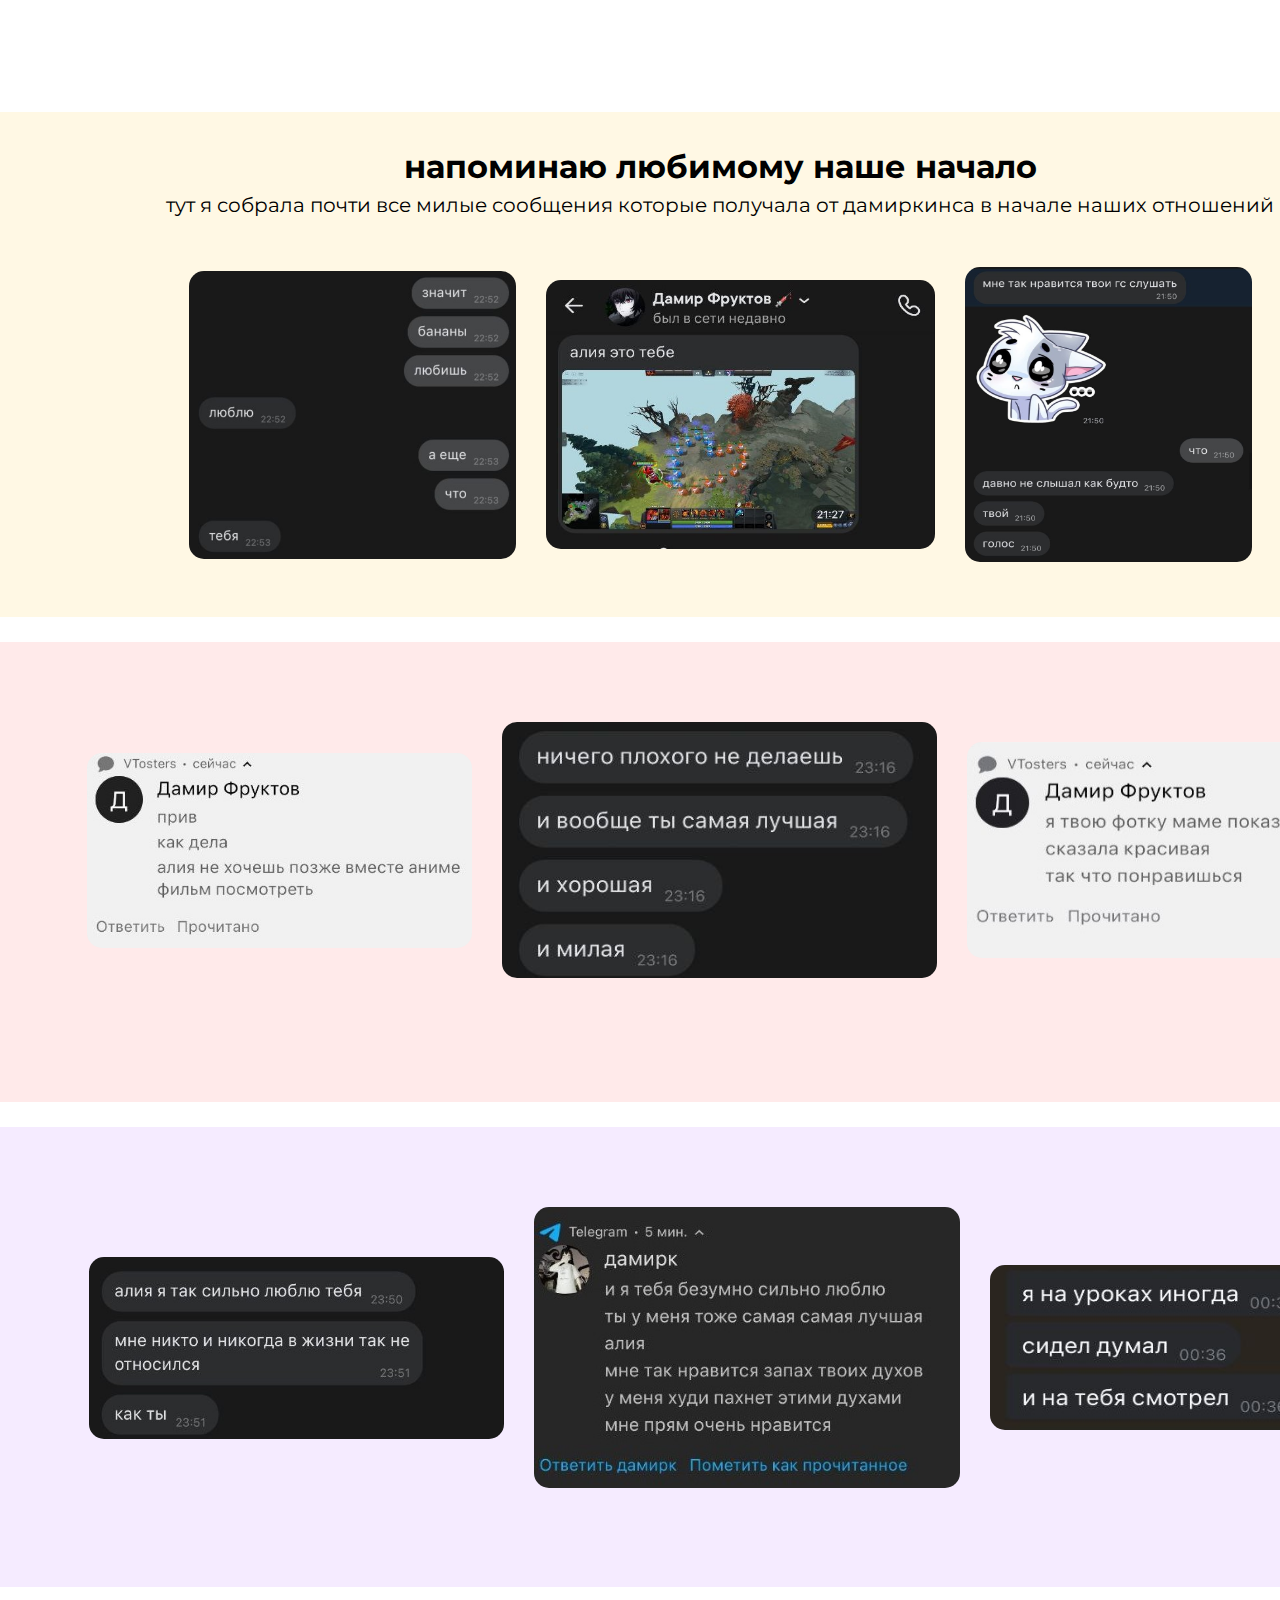
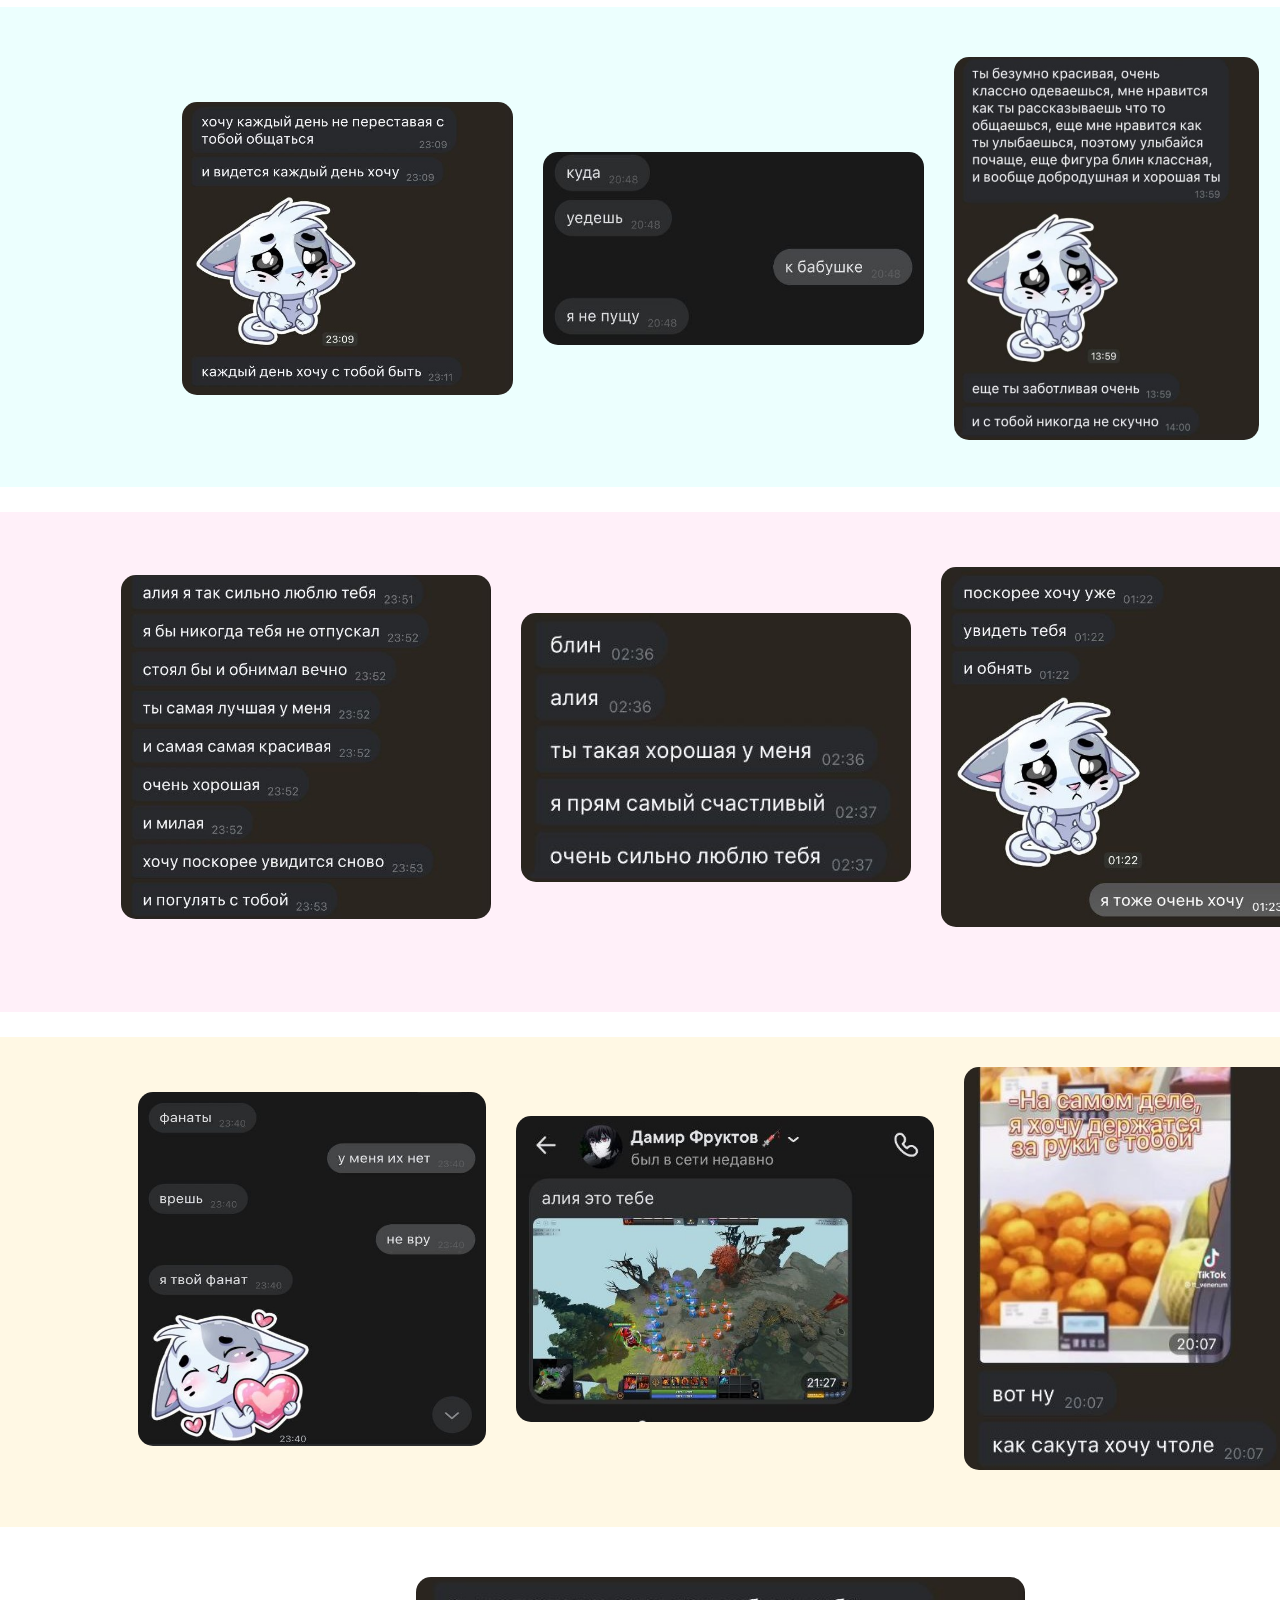
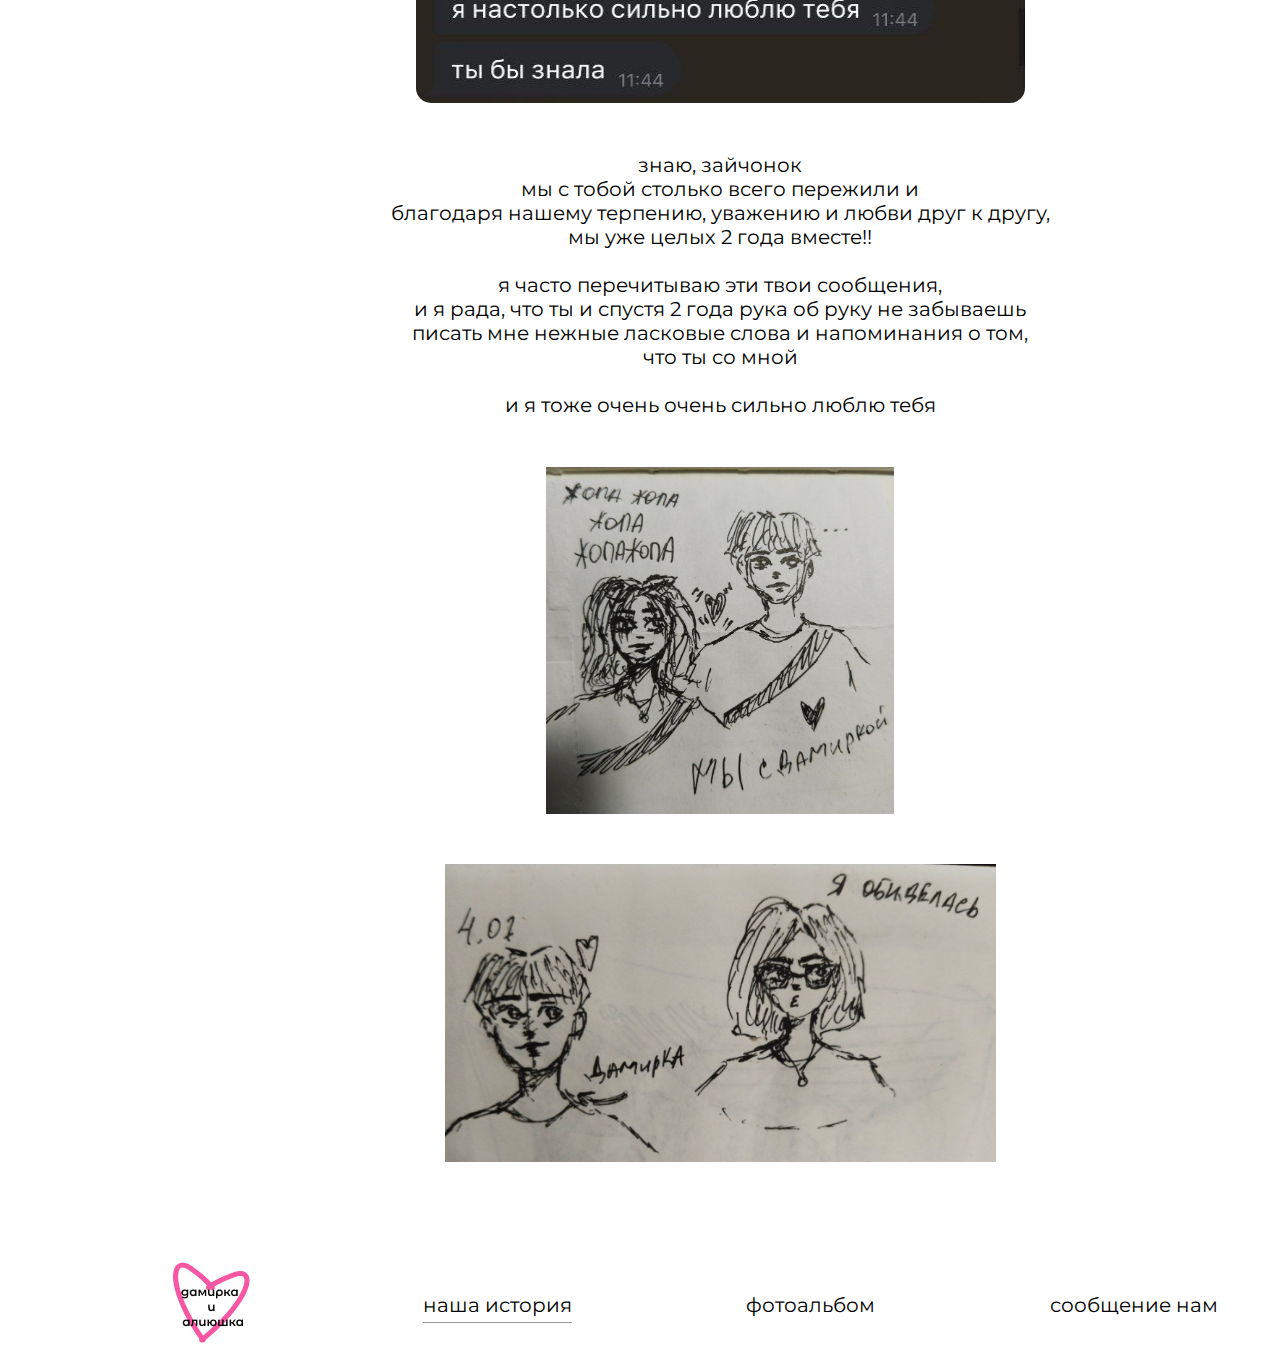
==== pages/history.html @ ed3846b6 "aaa" ====
<!DOCTYPE html>
<html lang="en">
  <head>
    <meta charset="UTF-8" />
    <meta name="viewport" content="width=device-width, initial-scale=1.0" />
    <title>наша история</title>
    <link rel="stylesheet" href="../style.css" />
    <link rel="icon" href="../logo.png" />
  </head>
  <body>
    <header>
      <nav>
        <a href="../index.html"><img src="../logo.png" alt="logo" /></a>
        <ul>
          <li class="line"><a href="#" class="active">наша история</a></li>
          <li class="line"><a href="./photo.html">фотоальбом </a></li>
          <li class="line"><a href="./message.html">сообщение нам</a></li>
        </ul>
      </nav>
    </header>
    <main class="main_history">
      <div class="block1">
        <h3>напоминаю любимому наше начало</h3>
        <p>
          тут я собрала почти все милые сообщения которые получала от дамиркинса
          в начале наших отношений
        </p>
        <div class="photo1">
          <img src="../img_history/1.jpg" alt="" width="327" height="288" />
          <img src="../img_history/10.jpg" alt="" width="389" height="269" />
          <img src="../img_history/11.jpg" alt="" width="287" height="295" />
        </div>
      </div>
      <div class="block2">
        <div class="photo2">
          <img src="../img_history/14.jpg" alt="" width="385" height="195" />
          <img src="../img_history/13.jpg" alt="" width="435" height="256" />
          <img src="../img_history/15.jpg" alt="" width="386" height="216" />
        </div>
      </div>
      <div class="block3">
        <div class="photo3">
          <img src="../img_history/16.jpg" alt="" width="415" height="182" />
          <img src="../img_history/17.jpg" alt="" width="426" height="281" />
          <img src="../img_history/18.jpg" alt="" width="362" height="165" />
        </div>
      </div>
      <div class="block4">
        <div class="photo4">
          <img src="../img_history/19.jpg" alt="" width="331" height="293" />
          <img src="../img_history/8.jpg" alt="" width="381" height="193" />
          <img src="../img_history/2.jpg" alt="" width="305" height="383" />
        </div>
      </div>
      <div class="block5">
        <div class="photo5">
          <img src="../img_history/4.jpg" alt="" width="370" height="344" />
          <img src="../img_history/7.jpg" alt="" width="390" height="269" />
          <img src="../img_history/6.jpg" alt="" width="379" height="360" />
        </div>
      </div>
      <div class="block6">
        <div class="photo6">
          <img src="../img_history/9.jpg" alt="" width="348" height="354" />
          <img src="../img_history/10.jpg" alt="" width="418" height="306" />
          <img src="../img_history/3.jpg" alt="" width="339" height="403" />
        </div>
      </div>
      <div class="block_img">
        <img src="../img_history/5.jpg" alt="" width="609" height="126" />
      </div>
      <p>
        знаю, зайчонок <br />
        мы с тобой столько всего пережили и <br />
        благодаря нашему терпению, уважению и любви друг к другу, <br />
        мы уже целых 2 года вместе!! <br />
        <br />
        я часто перечитываю эти твои сообщения, <br />
        и я рада, что ты и спустя 2 года рука об руку не забываешь <br />
        писать мне нежные ласковые слова и напоминания о том, <br />
        что ты со мной <br />
        <br />
        и я тоже очень очень сильно люблю тебя
      </p>
      <div class="block_img2">
        <img src="../img_history/21.jpg" alt="" width="348" height="347" />
        <img src="../img_history/20.jpg" alt="" width="551" height="298" />
      </div>
    </main>
    <footer class="footer_history_photo">
      <nav class="footer-nav">
        <a href="../index.html"><img src="../logo.png" alt="logo" /></a>
        <ul>
          <li class="line"><a href="#" class="active">наша история</a></li>
          <li class="line"><a href="./photo.html">фотоальбом </a></li>
          <li class="line"><a href="./message.html">сообщение нам</a></li>
        </ul>
      </nav>
    </footer>
  </body>
</html>
---- style.css ----
@import url("https://fonts.googleapis.com/css2?family=Montserrat:wght@200;300;400;500;600;700&display=swap");
@media screen and (max-width: 1280px) {
  body {
    width: 1200px;
  }
}
@keyframes fade-in {
  from {
    opacity: 0;
    transform: translateY(-100%);
  }
  to {
    opacity: 1;
    transform: translateY(0);
  }
}

* {
  margin: 0;
  padding: 0;
  /* box-sizing: border-box; */
}

body {
  font-family: "Montserrat";
  width: 1440px;
  margin: 0 auto;
}

/*header*/

header {
  margin: 0 auto;
  border-bottom: 1px solid #8a8a8a79;
  width: 1440px;
  opacity: 0;
  animation: fade-in 1s forwards;
}

nav {
  display: flex;
  align-items: center;
  /* justify-content: center; */
}

nav a {
  text-decoration: none;
  color: black;
  margin-left: 170px;
  font-size: 20px;
}

.line a.active {
  border-bottom: 1px solid #22222279;
  padding-bottom: 5px;
}

nav li {
  list-style-type: none;
  display: inline;
}

.line a:hover {
  /* text-decoration: underline; */
  border-bottom: 1px solid #22222279;
  padding-bottom: 5px;
}

/*glavnaya*/

.fon {
  font-family: "Montserrat";
  width: 1440px;
  height: 595px;
  flex-shrink: 0;
  /*  background: #fff0f9; */
  background: #dadad8;
  display: flex;
  margin: 0 auto;
  /* justify-content: space-between; */
  background-image: url(./img_glavnaya/на\ главной2.jpg);
  background-repeat: no-repeat;
  align-items: center;
  border-radius: 20px;
  margin-top: 40px;
}

.fon p {
  color: #000;
  text-align: right;
  font-family: Montserrat;
  font-size: 33px;
  font-style: normal;
  font-weight: 600;
  line-height: normal;
  width: 540px;
  margin-left: 870px;
}

.text {
  text-align: center;
  width: 1050px;
  margin: auto;
  margin-bottom: 50px;
}

.text p {
  font-size: 20px;
  margin-top: 60px;
}

.img_glavnaya {
  display: flex;
  justify-content: center;
}

.img_glavnaya img {
  border-radius: 15px;
  margin-bottom: 40px;
}

/*history*/
.block1 {
  background: #fff8e4;
  width: 1440px;
  height: 505px;
  margin-top: 25px;
}

.block1 h3 {
  font-size: 32px;
  text-align: center;
  padding-top: 35px;
}

.block1 p {
  text-align: center;
  margin-top: 7px;
}

.photo1 {
  display: flex;
  justify-content: center;
  margin: 0 auto;
  align-items: center;
  gap: 30px;
  /* padding: 40px; */
}

.photo1 img {
  border-radius: 15px;
  /* margin: 50px; */
}

.block2 {
  background: #ffeaea;
  width: 1440px;
  height: 460px;
  margin-top: 25px;
}

.photo2 {
  display: flex;
  justify-content: center;
  max-width: 0 auto;
  align-items: center;
  padding-top: 80px;
  gap: 30px;
}

.photo2 img {
  border-radius: 15px;
}

.block3 {
  background: #f5ebff;
  width: 1440px;
  height: 460px;
  margin-top: 25px;
}

.photo3 {
  display: flex;
  justify-content: center;
  max-width: 0 auto;
  align-items: center;
  padding-top: 80px;
  gap: 30px;
}

.photo3 img {
  border-radius: 15px;
}

.block4 {
  background: #ecfffe;
  width: 1440px;
  height: 480px;
  margin-top: 20px;
}

.photo4 {
  display: flex;
  justify-content: center;
  max-width: 0 auto;
  align-items: center;
  padding-top: 50px;
  gap: 30px;
}

.photo4 img {
  border-radius: 15px;
}

.block5 {
  background: #fff0f9;
  width: 1440px;
  height: 500px;
  margin-top: 25px;
}

.photo5 {
  display: flex;
  justify-content: center;
  max-width: 0 auto;
  align-items: center;
  padding-top: 55px;
  gap: 30px;
}

.photo5 img {
  border-radius: 15px;
}

.block6 {
  background: #fff8e4;
  width: 1440px;
  height: 490px;
  margin-top: 25px;
  margin-bottom: 50px;
}

.photo6 {
  display: flex;
  justify-content: center;
  max-width: 0 auto;
  align-items: center;
  padding-top: 30px;
  gap: 30px;
}

.photo6 img {
  border-radius: 15px;
}

.block_img {
  display: flex;
  justify-content: center;
}

.block_img img {
  border-radius: 15px;
  margin-bottom: 50px;
}

.block_img2 {
  display: flex;
  flex-direction: column;
  justify-content: center;
  align-items: center;
  text-align: center;
  margin-bottom: 50px;
}

.block_img2 img {
  margin-bottom: 50px;
}

.main_history p {
  font-size: 20px;
  text-align: center;
  margin-bottom: 50px;
}

.footer_history_photo {
  margin-bottom: 20px;
}

/*photo*/
.main_photo {
  margin-top: 20px;
}

.bigblock1 {
  background-color: #f5ebff;
  width: 1440px;
  height: 1700px;
  margin-bottom: 25px;
}

.main_photo img {
  border-radius: 15px;
}

.bb1_imgs {
  display: flex;
  justify-content: center;
  gap: 30px;
  margin-top: 50px;
}

.bb1_imgs img {
  margin-top: 25px;
}

.bb1_imgs p {
  text-align: center;
  font-size: 14px;
  margin-top: 10px;
}

.main_photo h3 {
  font-size: 32px;
  text-align: center;
  padding-top: 50px;
}

.bigblock2 {
  background-color: #fff0f9;
  width: 1440px;
  height: 1500px;
  margin-bottom: 25px;
}

.bigblock2 p {
  text-align: center;
  font-size: 22px;
  margin-top: 5px;
  font-weight: 550;
}

.bb2_imgs {
  display: flex;
  justify-content: center;
  gap: 30px;
}

.bb2_imgs img {
  margin-top: 37px;
}

.bigblock3 {
  background-color: #fff8e4;
  width: 1440px;
  height: 1600px;
  margin-bottom: 25px;
}

.bb3_imgs {
  display: flex;
  justify-content: center;
  gap: 30px;
}

.bb3_imgs p {
  text-align: center;
  font-size: 14px;
  margin-top: 10px;
}

.bb3_imgs img {
  margin-top: 50px;
}

.bigblock4 {
  background-color: #ecfffe;
  width: 1440px;
  height: 1500px;
  margin-bottom: 25px;
}

.bb4_imgs {
  display: flex;
  justify-content: center;
  gap: 30px;
}

.bb4_imgs p {
  text-align: center;
  font-size: 14px;
  margin-top: 10px;
}

.bb4_imgs img {
  margin-top: 60px;
}

.photo_text {
  text-align: center;
  font-size: 18px;
  margin-top: 30px;
  margin-bottom: 30px;
}

/*message*/

.main_message {
  background: #c0d9ff;
  height: 555px;
  margin-top: 30px;
  text-align: center;
  padding-top: 71px;
}

.main_message h3 {
  font-size: 32px;
}

.main_message p {
  font-size: 20px;
  margin-top: 15px;
  margin-bottom: 35px;
}

form {
  margin: 0 auto;
  font-family: "Montserrat";
}

.forma_name {
  border: none;
  outline: none !important;
  width: 444px;
  height: 78px;
  border-radius: 25px;
  padding-left: 25px;
  font-size: 24px;
}

.forma_name::placeholder {
  color: #afafafaf;
  font-family: "Montserrat";
}

.forma_message {
  border: none;
  outline: none !important;
  width: 444px;
  height: 127px;
  border-radius: 30px;
  padding-left: 35px;
  font-size: 24px;
}

.forma_message::placeholder {
  color: #afafafaf;
  font-family: "Montserrat";
}

.forma_button {
  width: 366px;
  height: 61px;
  text-align: center;
  background: #9ea2fd;
  color: #fff;
  border: none;
  outline: none !important;
  font-size: 28px;
  font-weight: bold;
  border-radius: 30px;
  margin-bottom: 70px;
}

.forma_button:hover {
  border-radius: 30px;
  color: #9ea2fd;
  background: #fff;
}

/*footer_message*/
.footer_message {
  text-align: center;
  margin-top: 50px;
  position: relative;
}

.footer_message p {
  font-size: 24px;
  margin-bottom: 23px;
}
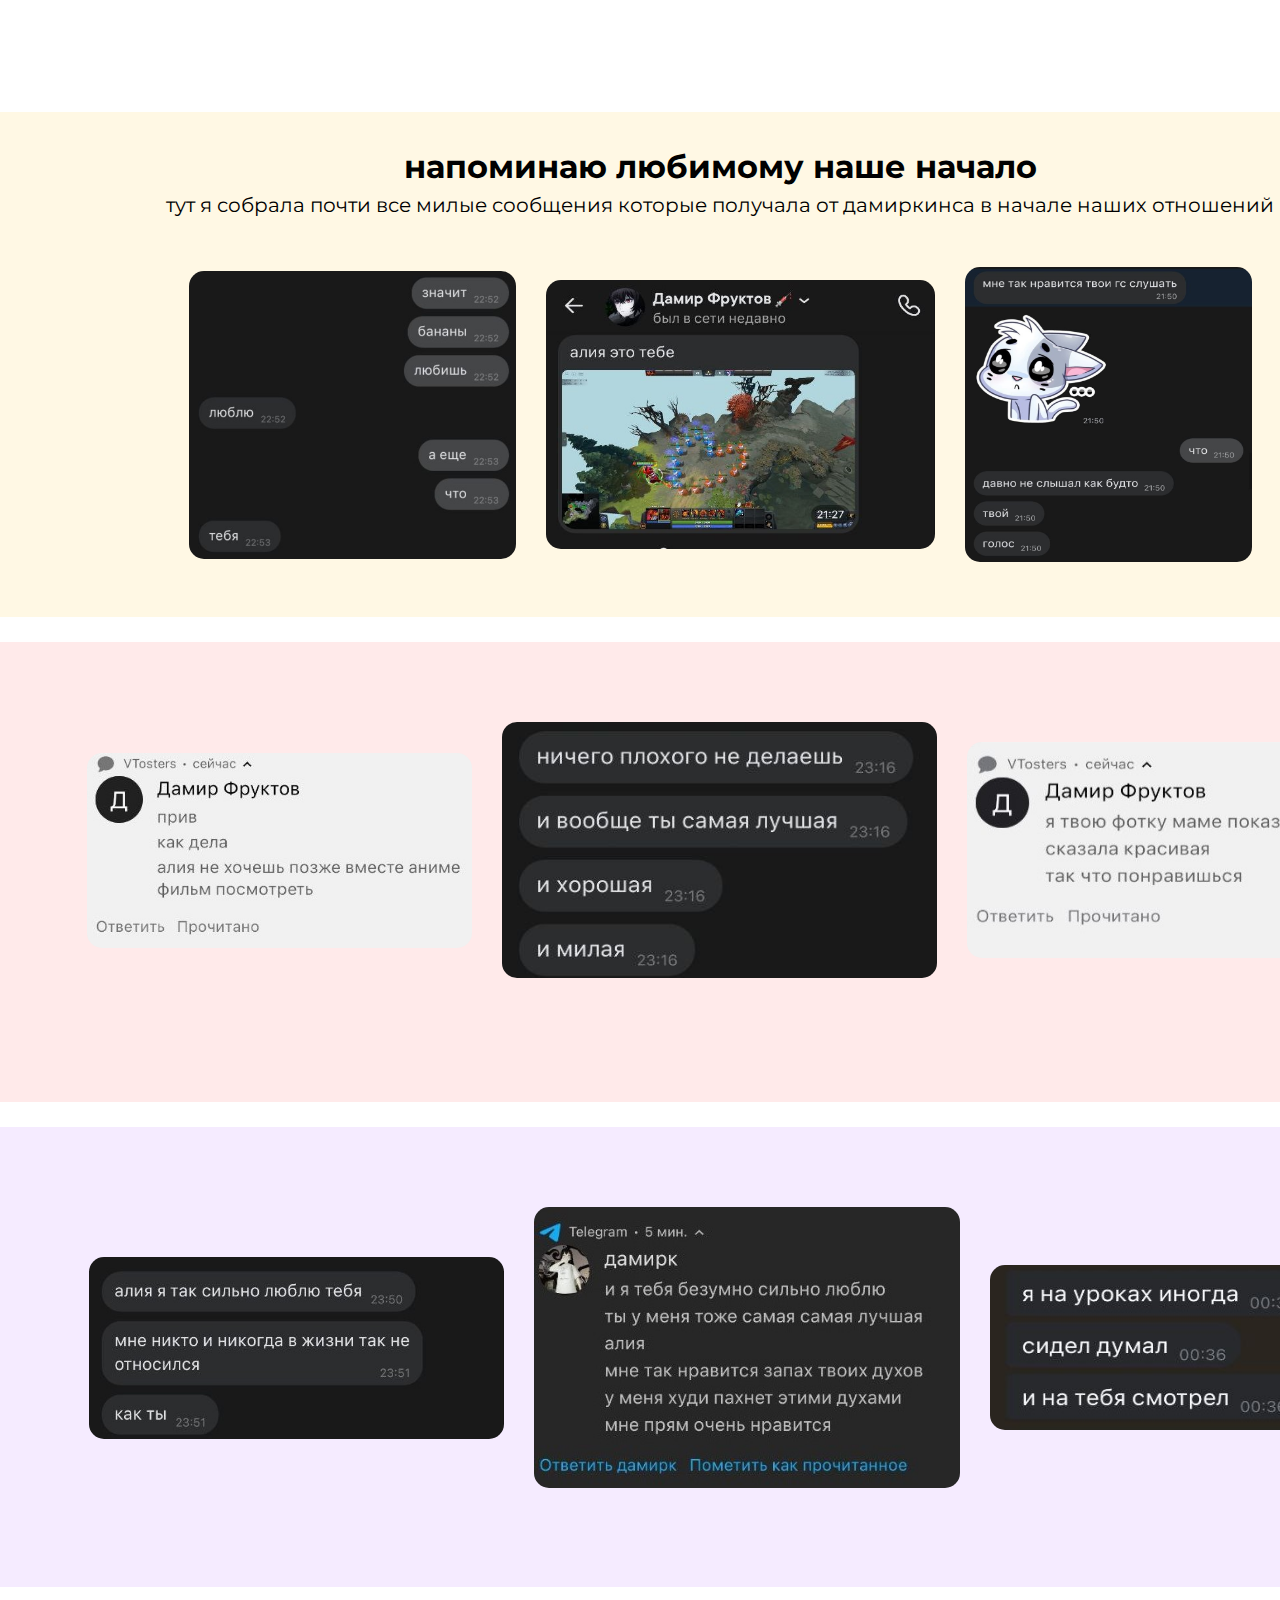
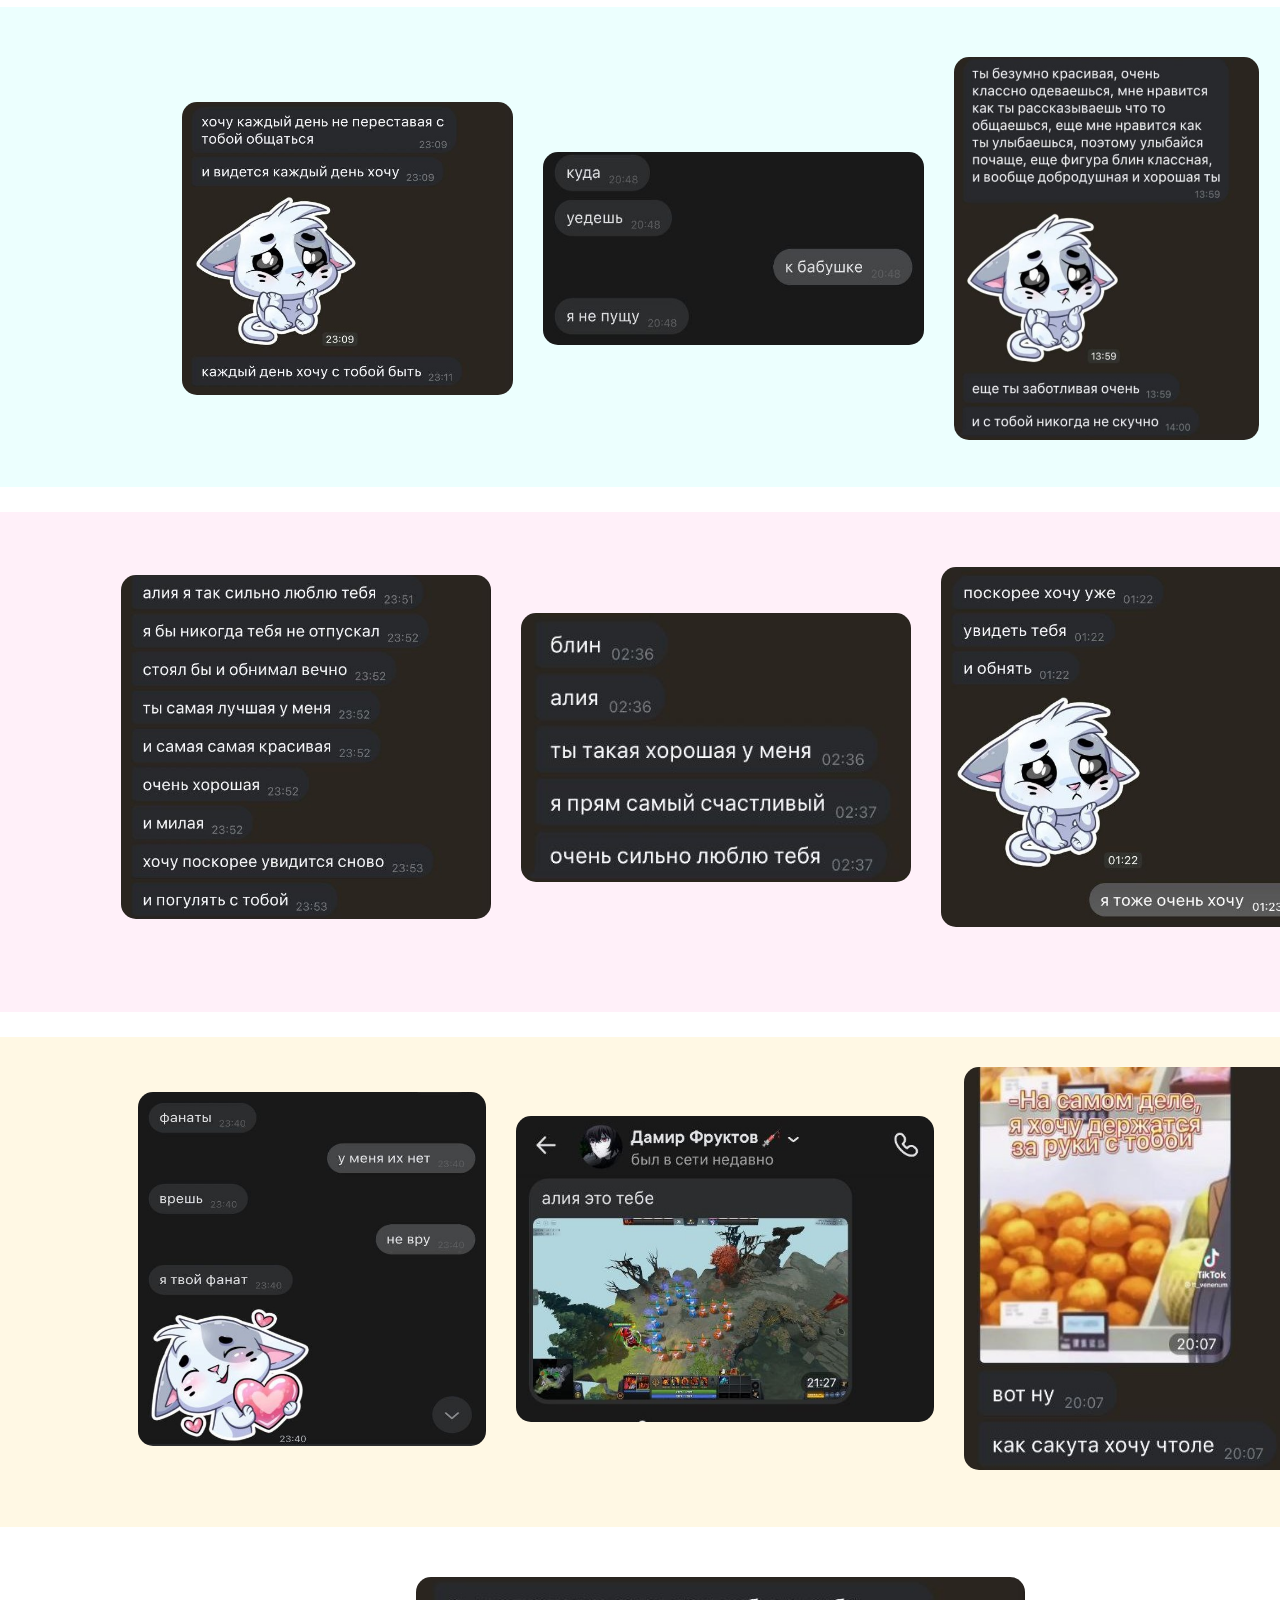
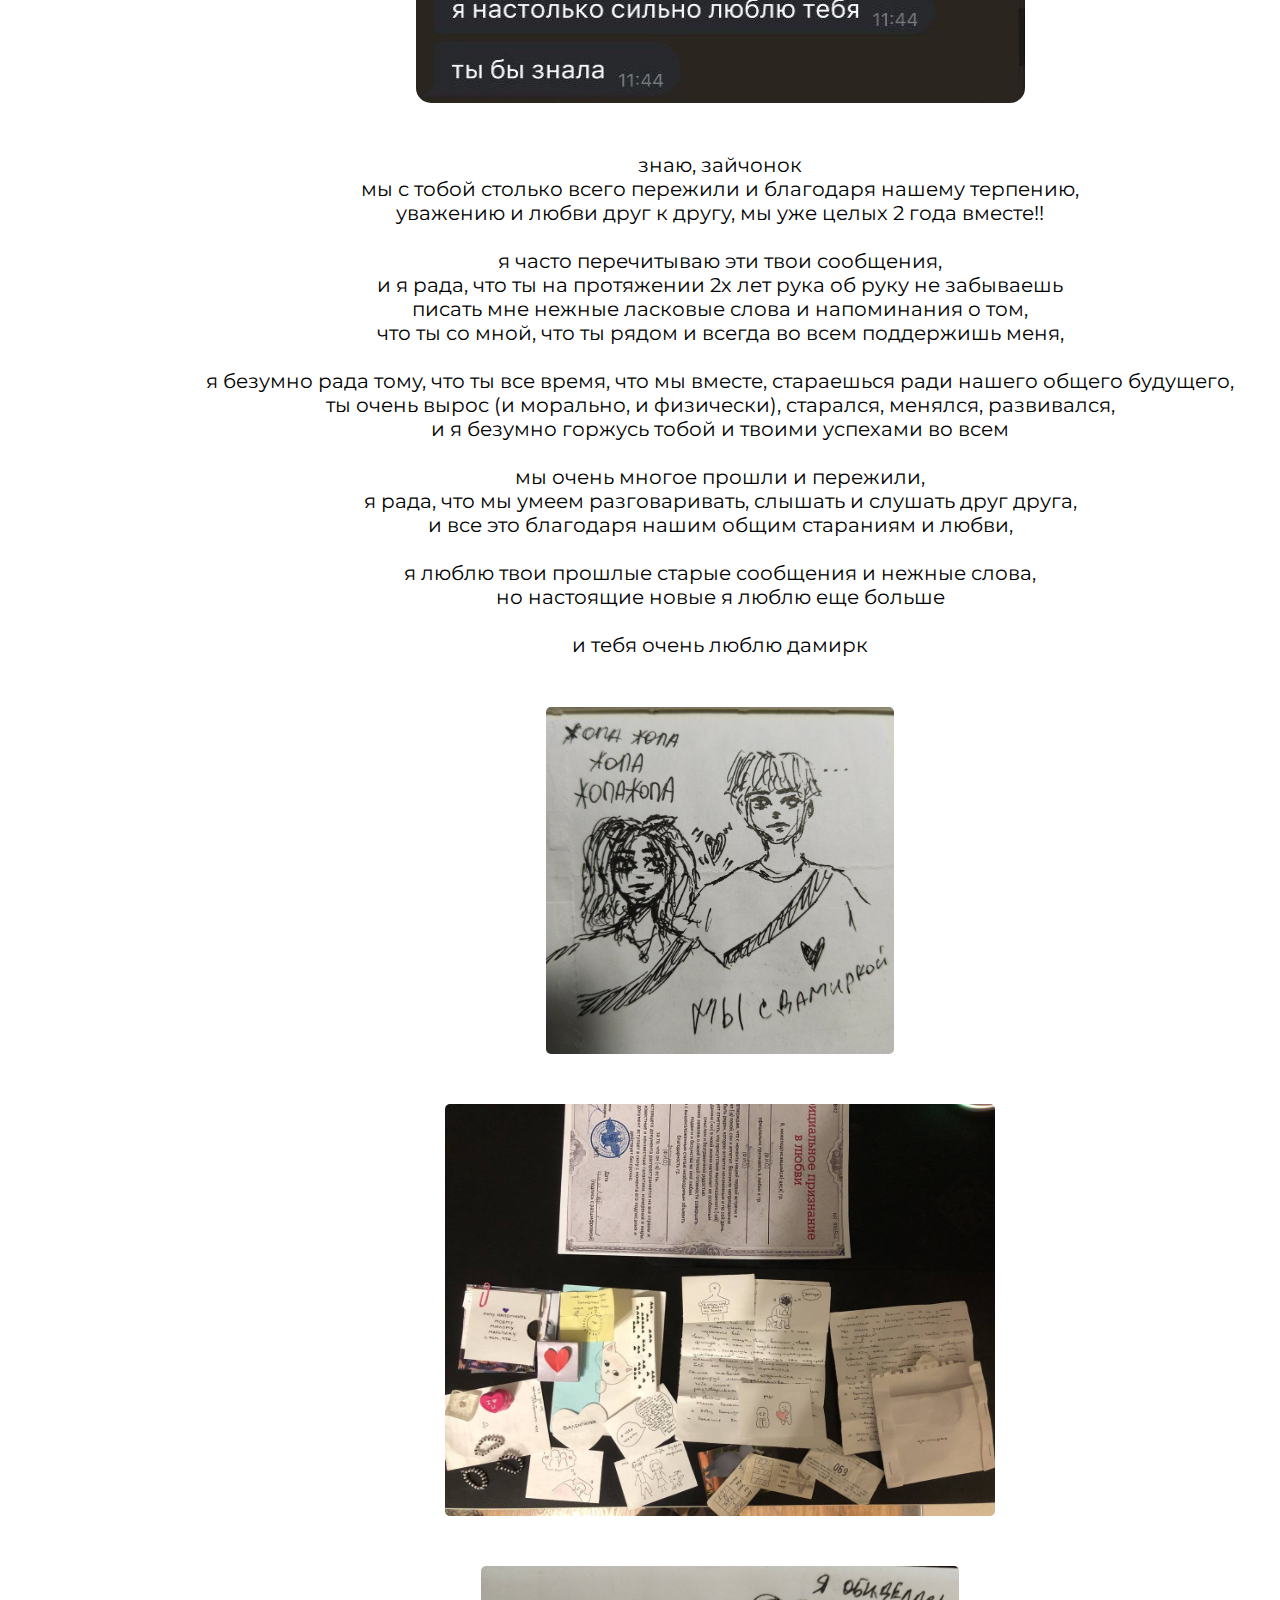
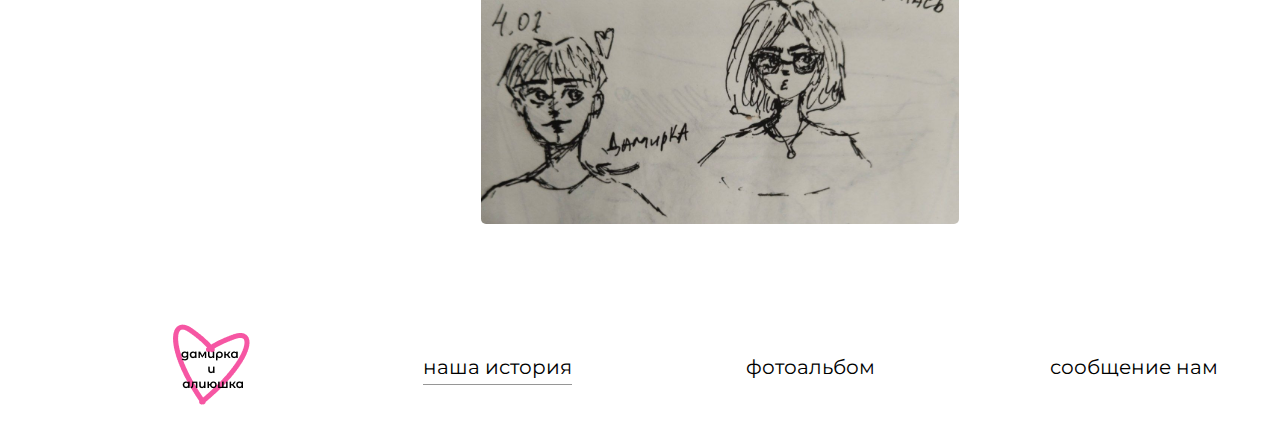
==== commit 43006db5: "fixx" ====
--- a/pages/history.html
+++ b/pages/history.html
@@ -71,20 +71,35 @@
       </div>
       <p>
         знаю, зайчонок <br />
-        мы с тобой столько всего пережили и <br />
-        благодаря нашему терпению, уважению и любви друг к другу, <br />
-        мы уже целых 2 года вместе!! <br />
+        мы с тобой столько всего пережили и благодаря нашему терпению, <br />
+        уважению и любви друг к другу, мы уже целых 2 года вместе!! <br />
         <br />
         я часто перечитываю эти твои сообщения, <br />
-        и я рада, что ты и спустя 2 года рука об руку не забываешь <br />
+        и я рада, что ты на протяжении 2х лет рука об руку не забываешь <br />
         писать мне нежные ласковые слова и напоминания о том, <br />
-        что ты со мной <br />
+        что ты со мной, что ты рядом и всегда во всем поддержишь меня, <br />
         <br />
-        и я тоже очень очень сильно люблю тебя
+        я безумно рада тому, что ты все время, что мы вместе, стараешься ради
+        нашего общего будущего, <br />
+        ты очень вырос (и морально, и физически), старался, менялся, развивался,
+        <br />
+        и я безумно горжусь тобой и твоими успехами во всем <br />
+        <br />
+        мы очень многое прошли и пережили, <br />
+        я рада, что мы умеем разговаривать, слышать и слушать друг друга, <br />
+        и все это благодаря нашим общим стараниям и любви, <br />
+        <br />
+        я люблю твои прошлые старые сообщения и нежные слова, <br />
+        но настоящие новые я люблю еще больше
+        <br />
+        <br />
+        и тебя очень люблю дамирк
       </p>
       <div class="block_img2">
         <img src="../img_history/21.jpg" alt="" width="348" height="347" />
-        <img src="../img_history/20.jpg" alt="" width="551" height="298" />
+        <!-- <img src="../img_history/22.jpg" alt="" height="290" /> -->
+        <img src="../img_history/23.jpg" alt="" height="412" />
+        <img src="../img_history/20.jpg" alt=""  height="258" />
       </div>
     </main>
     <footer class="footer_history_photo">
--- a/style.css
+++ b/style.css
@@ -270,10 +270,12 @@
   align-items: center;
   text-align: center;
   margin-bottom: 50px;
+
 }
 
 .block_img2 img {
-  margin-bottom: 50px;
+  margin-bottom: 50px;  
+  border-radius: 5px;
 }
 
 .main_history p {
@@ -469,12 +471,15 @@
   font-weight: bold;
   border-radius: 30px;
   margin-bottom: 70px;
+  box-shadow: 1px 4px 5px #afafaf;
+  transition: 0.5s;
 }
 
 .forma_button:hover {
   border-radius: 30px;
   color: #9ea2fd;
   background: #fff;
+  box-shadow:  7px 7px 7px #9ea2fd;
 }
 
 /*footer_message*/
